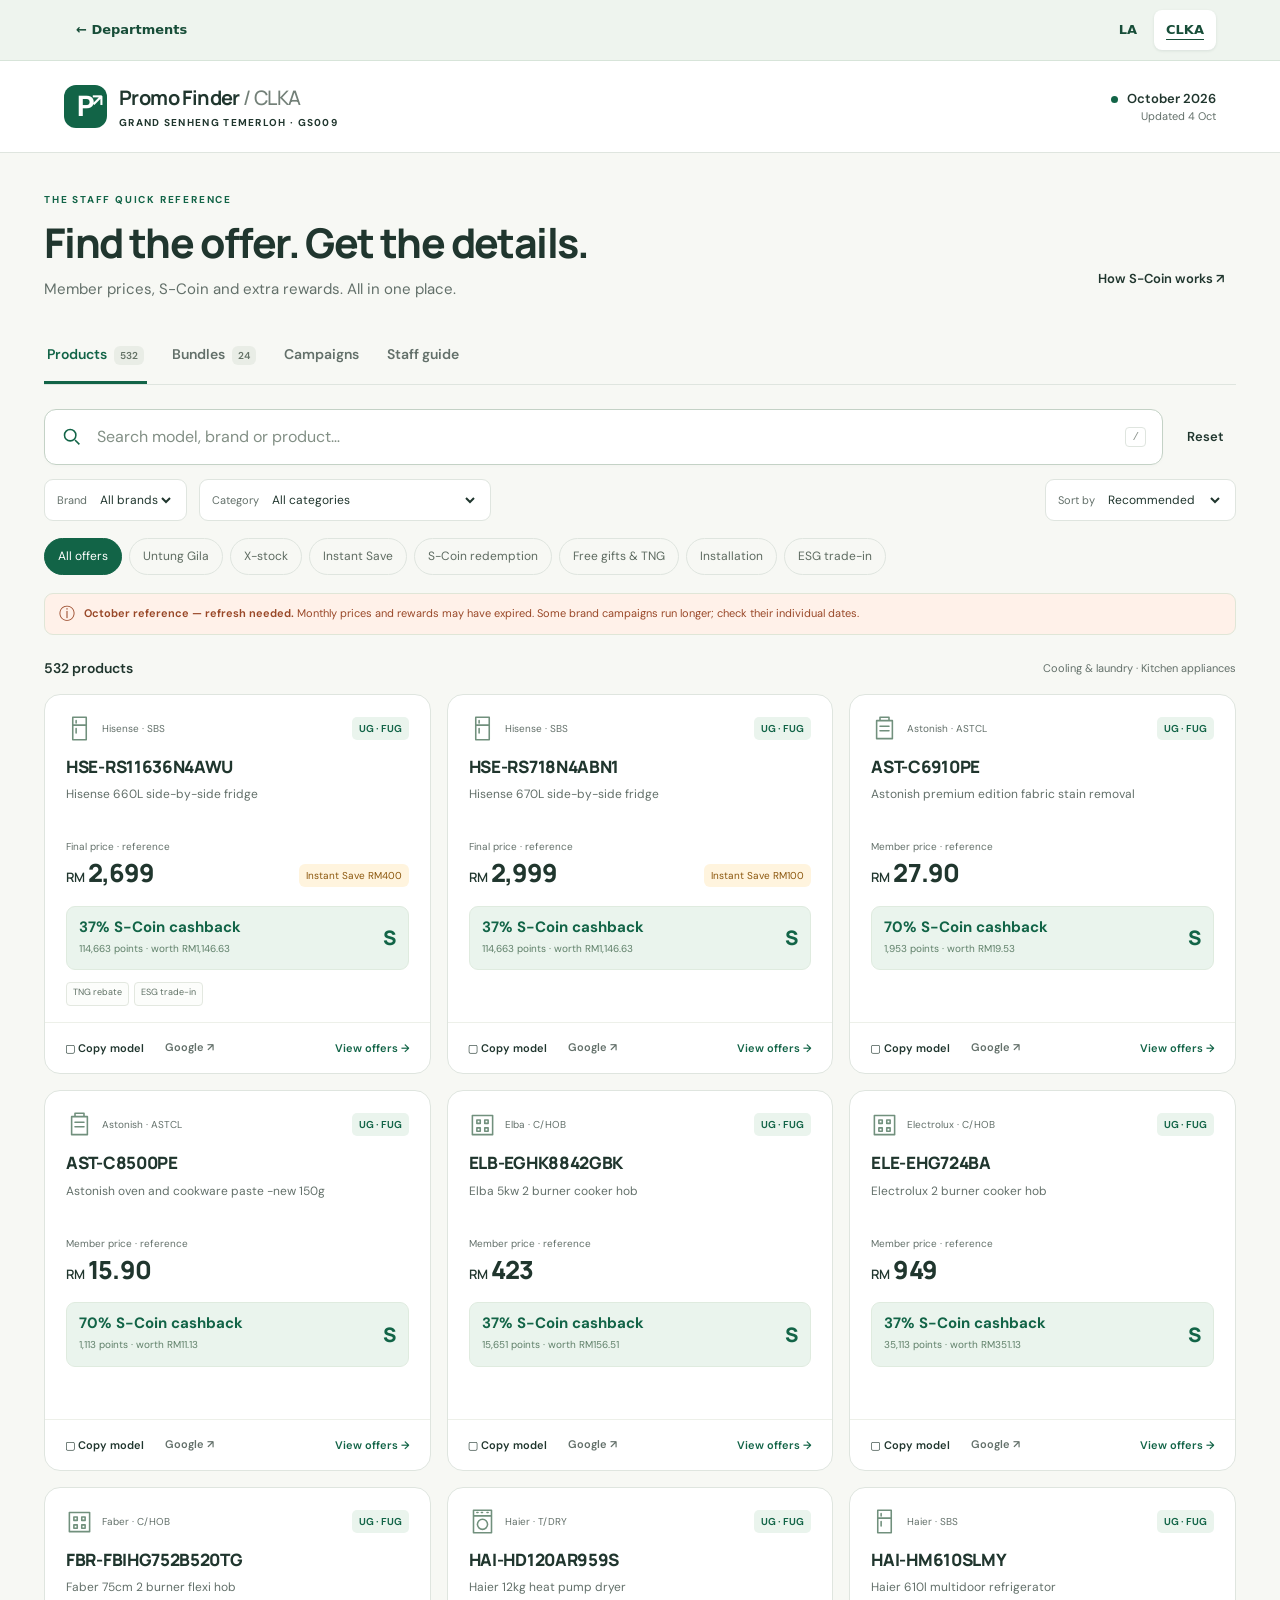
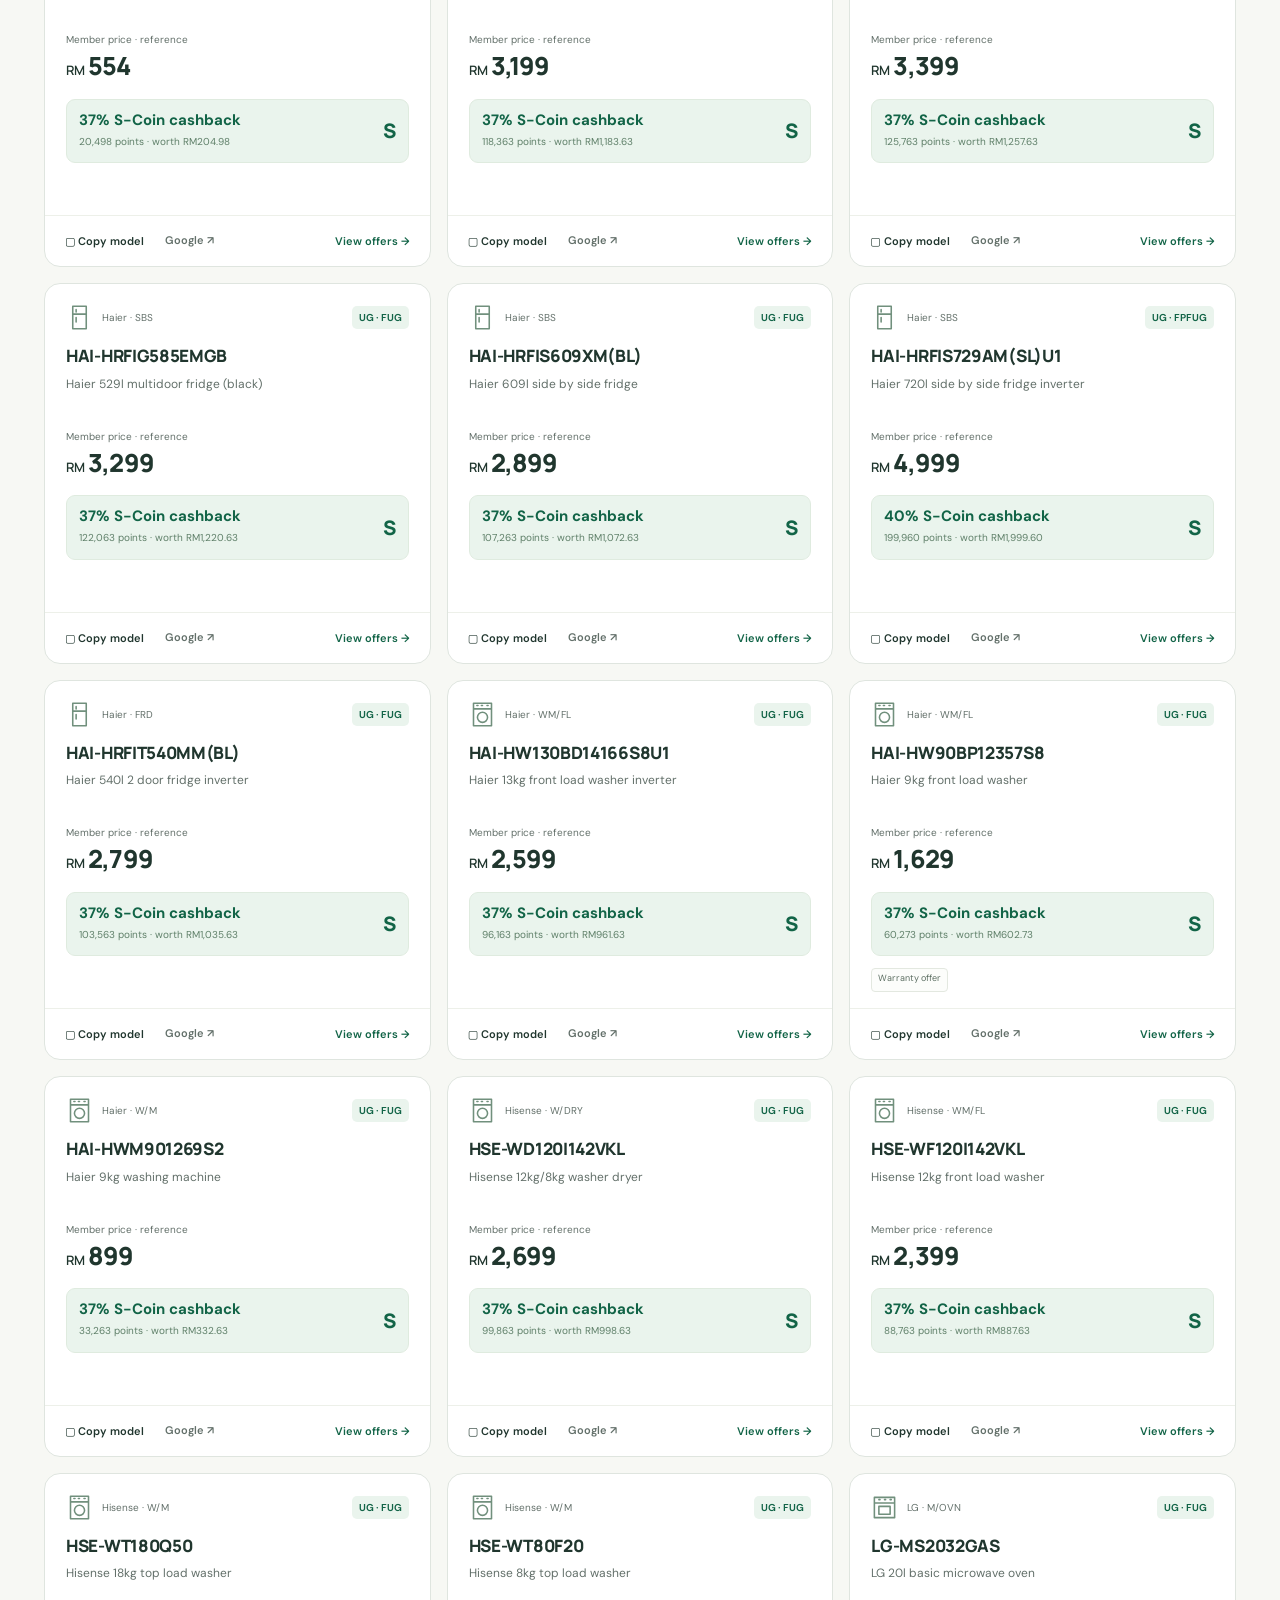
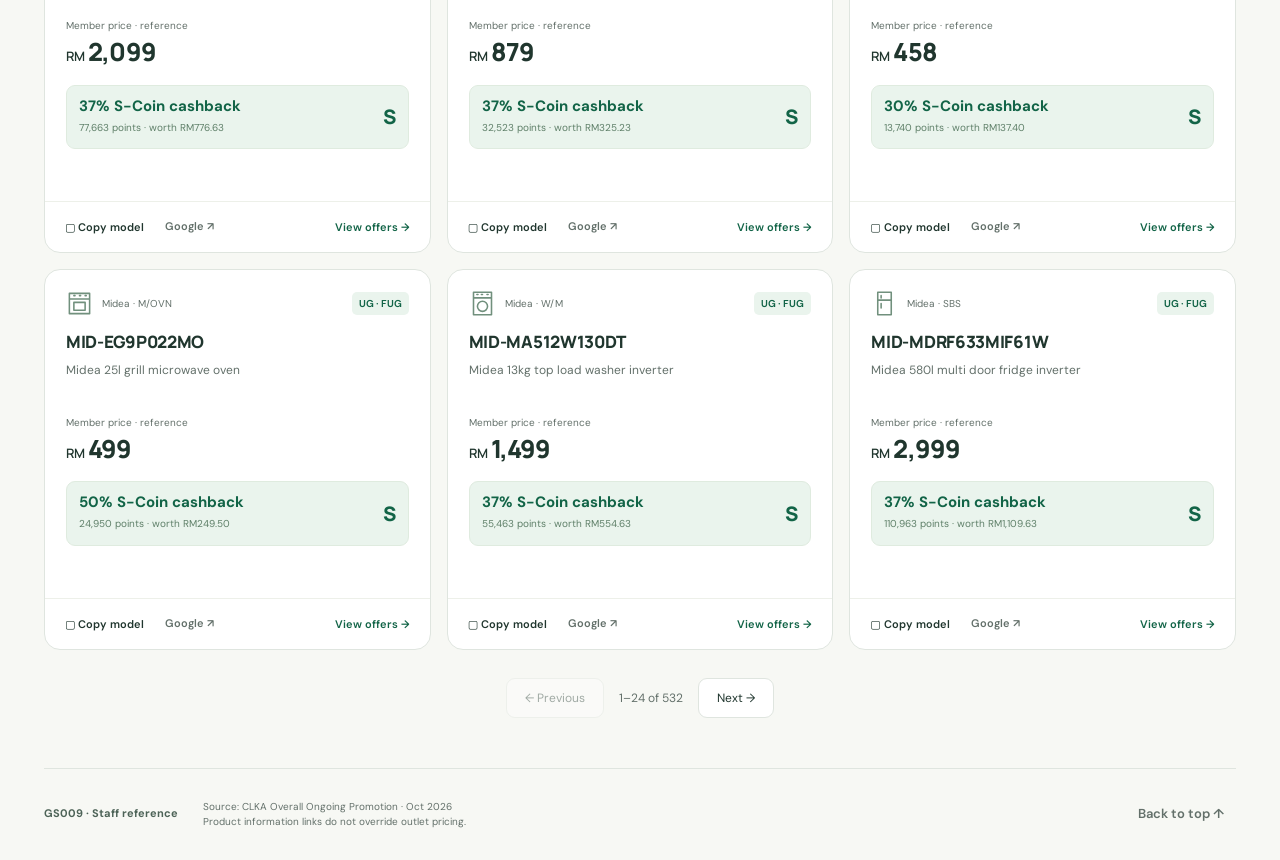
==== clka.html @ c9b026e2 "Add files via upload" ====
<!doctype html>
<html lang="en"><head><meta charset="UTF-8"><meta name="viewport" content="width=device-width,initial-scale=1"><meta name="theme-color" content="#126447"><meta name="description" content="Find CLKA promotions, S-Coin rewards, clearance offers and bundle codes. Grand Senheng Temerloh staff reference, October 2026."><meta name="robots" content="noindex,nofollow"><title>CLKA Promo Finder · GS009</title><link rel="stylesheet" href="clka-style.css"><link rel="stylesheet" href="portal.css"><link rel="icon" href="data:image/svg+xml,%3Csvg xmlns='http://www.w3.org/2000/svg' viewBox='0 0 64 64'%3E%3Crect width='64' height='64' rx='16' fill='%23126447'/%3E%3Ctext x='32' y='43' font-family='Arial' font-size='38' font-weight='bold' text-anchor='middle' fill='white'%3EP%3C/text%3E%3C/svg%3E"><script defer src="clka-app.js"></script></head>
<body><a href="#results" class="skip">Skip to results</a>
<nav class="department-switch" aria-label="Departments"><a class="department-home" href="index.html">← Departments</a><div><a href="la.html">LA</a><a href="clka.html" aria-current="page">CLKA</a></div></nav><header class="topbar"><div class="brandmark" aria-hidden="true">P<span>↗</span></div><div><strong>Promo Finder<span class="division"> / CLKA</span></strong><p>GRAND SENHENG TEMERLOH <span>· GS009</span></p></div><div class="edition"><span class="dot"></span> October 2026 <small>Updated 4 Oct</small></div></header>
<main><section class="intro"><div><div class="eyebrow">THE STAFF QUICK REFERENCE</div><h1>Find the offer.<br class="mobile-only"> Get the details.</h1><p>Member prices, S-Coin and extra rewards. All in one place.</p></div><button class="quiet" id="guideShortcut">How S-Coin works <span aria-hidden="true">↗</span></button></section>
<nav class="tabs" aria-label="Main sections"><button data-tab="products" class="selected" aria-current="page">Products <span id="total">—</span></button><button data-tab="bundles">Bundles <span id="bundleTotal">—</span></button><button data-tab="campaigns">Campaigns</button><button data-tab="guide">Staff guide</button></nav>
<section id="finder" class="finder"><div class="searchrow"><label class="searchbox"><svg viewBox="0 0 24 24" aria-hidden="true"><circle cx="10.5" cy="10.5" r="6.5"/><path d="m16 16 5 5"/></svg><span class="sr-only">Search models, brands, product names or promo codes</span><input id="search" type="search" placeholder="Search model, brand or product…" autocomplete="off"><kbd>/</kbd></label><button id="reset" class="quiet">Reset</button></div>
<div class="filters"><label>Brand<select id="brand"><option value="">All brands</option></select></label><label>Category<select id="category"><option value="">All categories</option></select></label><label>Sort by<select id="sort"><option value="recommended">Recommended</option><option value="priceLow">Price: low to high</option><option value="priceHigh">Price: high to low</option><option value="cashback">S-Coin: highest %</option><option value="brand">Brand A–Z</option></select></label></div>
<div class="chips" aria-label="Filter by offer"><button data-filter="all" class="active" aria-pressed="true">All offers</button><button data-filter="ug" aria-pressed="false">Untung Gila</button><button data-filter="clearance" aria-pressed="false">X-stock</button><button data-filter="instant" aria-pressed="false">Instant Save</button><button data-filter="redemption" aria-pressed="false">S-Coin redemption</button><button data-filter="gift" aria-pressed="false">Free gifts & TNG</button><button data-filter="installation" aria-pressed="false">Installation</button><button data-filter="tradein" aria-pressed="false">ESG trade-in</button></div></section>
<div class="notice" id="notice"><span aria-hidden="true">ⓘ</span><span><strong>Check the system before quoting.</strong> Prices and rewards may change. This is an October reference, not live stock or pricing.</span></div>
<div class="resultsbar"><h2 id="resultTitle">Loading promotions…</h2><span id="resultHint">Cooling & laundry · Kitchen appliances</span></div>
<section id="results" tabindex="-1" aria-label="Promotion results"><div class="loading">Getting the promo list ready…</div></section><div id="pagination"></div>
<footer><strong>GS009 · Staff reference</strong><span>Source: CLKA Overall Ongoing Promotion · Oct 2026<br>Product information links do not override outlet pricing.</span><button class="quiet" id="top">Back to top ↑</button></footer>
</main><dialog id="detail" aria-labelledby="detailTitle"><div class="dialogbar"><span>PRODUCT DETAILS</span><button class="close" aria-label="Close details">✕</button></div><div id="detailBody"></div></dialog><div id="toast" role="status" aria-live="polite"></div><noscript><p class="notice">Please enable JavaScript to search and view promotions.</p></noscript></body></html>
---- clka-style.css ----
@import url('https://fonts.googleapis.com/css2?family=DM+Sans:wght@400;450;500;550;600;650;700&family=Manrope:wght@500;600;650;700;750;800&display=swap');
:root{--green:#126447;--deep:#153e31;--mint:#eaf4ed;--ink:#20362e;--muted:#63706a;--line:#dfe5df;--bg:#f7f8f4;--white:#fff;--amber:#8b560c;--amberbg:#fff4de;--blue:#305995;--bluebg:#eef3fb;--radius:16px}*{box-sizing:border-box}body{margin:0;background:var(--bg);font-family:'DM Sans',system-ui,sans-serif;color:var(--ink);font-size:15px;line-height:1.5}button,input,select{font:inherit}button,a,select{-webkit-tap-highlight-color:transparent}button{cursor:pointer}button,a,input,select,summary{outline-offset:4px}button:focus-visible,a:focus-visible,input:focus-visible,select:focus-visible,summary:focus-visible{outline:3px solid #21906b}button{color:inherit}a{color:var(--green);text-underline-offset:3px}button:disabled{opacity:.4;cursor:default}.topbar{display:flex;align-items:center;gap:12px;padding:22px max(5vw,24px);border-bottom:1px solid var(--line);background:#fff}.brandmark{height:43px;width:43px;background:var(--green);border-radius:12px;color:#fff;font-size:29px;font-weight:800;line-height:43px;text-align:center;position:relative}.brandmark span{font-size:17px;position:absolute;right:4px;top:-6px}.topbar strong{font-family:Manrope,system-ui;font-size:20px;letter-spacing:-.6px}.division{color:#738078;font-weight:500}.topbar p{margin:2px 0 0;font-size:10px;font-weight:700;letter-spacing:1.3px}.edition{margin-left:auto;font-size:13px;font-weight:600}.edition small{display:block;text-align:right;color:var(--muted);font-size:11px;font-weight:400}.dot{display:inline-block;width:7px;height:7px;border-radius:50%;background:var(--green);margin-right:6px}main{max-width:1376px;padding:0 44px;margin:auto}.intro{display:flex;justify-content:space-between;align-items:end;padding:39px 0 30px}.eyebrow{font-size:10px;font-weight:700;letter-spacing:1.8px;color:var(--green);margin-bottom:11px}h1{font:750 clamp(29px,3.2vw,42px)/1.18 Manrope,system-ui;margin:0;letter-spacing:-1.6px}.intro p{color:var(--muted);margin:12px 0 0}.quiet{border:0;background:transparent;font-size:13px;font-weight:600;padding:12px;border-radius:9px}.quiet:hover{background:#e9eee7}.tabs{display:flex;gap:22px;border-bottom:1px solid var(--line);overflow-x:auto}.tabs button{white-space:nowrap;background:none;border:0;padding:13px 3px 16px;border-bottom:3px solid transparent;color:var(--muted);font-weight:600;font-size:14px}.tabs button.selected{border-bottom-color:var(--green);color:var(--green)}.tabs span{background:#e9ede6;color:#637165;border-radius:6px;font-size:10px;padding:3px 6px;margin-left:4px}.finder{padding:24px 0 18px}.searchrow{display:flex;gap:12px}.searchbox{display:flex;align-items:center;gap:13px;background:white;border:1px solid #c4d2c6;border-radius:12px;padding:0 16px;flex:1;box-shadow:0 2px 3px #19342304}.searchbox:focus-within{border-color:var(--green);box-shadow:0 0 0 3px #12644715}.searchbox svg{height:21px;width:21px;fill:none;stroke:var(--green);stroke-width:1.8;flex-shrink:0}.searchbox input{width:100%;height:54px;border:0;background:none;outline:none;font-size:16px;color:var(--ink)}.searchbox input::placeholder{color:#839086}.searchbox kbd{font-size:11px;color:#8c948d;border:1px solid var(--line);padding:1px 6px;border-radius:4px}.filters{display:flex;gap:12px;margin:14px 0 17px}.filters label{display:flex;align-items:center;gap:9px;border:1px solid var(--line);border-radius:9px;background:white;padding:6px 12px;color:var(--muted);font-size:11px;white-space:nowrap}.filters select{border:0;background:none;color:var(--ink);font-size:12px;max-width:250px;min-height:28px}.filters label:last-child{margin-left:auto}.chips{display:flex;gap:7px;flex-wrap:wrap}.chips button{border:1px solid var(--line);border-radius:30px;background:transparent;padding:8px 13px;font-size:12px;color:#5e6b61;min-height:37px}.chips button.active{background:var(--green);color:white;border-color:var(--green)}.chips button:hover:not(.active){border-color:#91ad98;background:#eef3eb}.notice{display:flex;align-items:start;gap:9px;background:#eef1e8;border:1px solid #e0e6d7;border-radius:9px;padding:11px 14px;font-size:11px;color:#637057;margin:0 0 23px}.notice>span:first-child{font-size:16px;line-height:18px}.notice strong{font-weight:650}.resultsbar{display:flex;align-items:center;justify-content:space-between;margin:0 0 15px}.resultsbar h2{font-size:14px;margin:0;font-weight:600}.resultsbar>span{font-size:11px;color:var(--muted)}.grid{display:grid;grid-template-columns:repeat(3,minmax(0,1fr));gap:16px}.card{background:white;border:1px solid var(--line);border-radius:var(--radius);display:flex;flex-direction:column;overflow:hidden;transition:border-color .15s,box-shadow .15s}.card:hover{border-color:#afc5b4;box-shadow:0 6px 20px #243b2410}.card-main{padding:20px 21px 16px;flex:1}.cardhead{display:flex;justify-content:space-between;align-items:center;gap:8px;margin-bottom:14px}.categoryicon{display:flex;align-items:center;gap:9px;min-width:0}.categoryicon svg{width:27px;height:27px;stroke:#71907d;fill:none;stroke-width:1.4;flex-shrink:0}.categoryicon span{font-size:10px;color:var(--muted);white-space:nowrap;overflow:hidden;text-overflow:ellipsis}.badge{font-size:10px;font-weight:650;border-radius:5px;padding:4px 7px;background:#f0f3ef;color:#69756c;white-space:nowrap}.badge.ug{color:var(--green);background:var(--mint)}.badge.xstock{color:var(--amber);background:var(--amberbg)}.model{border:0;background:none;text-align:left;padding:0;font-family:Manrope,system-ui;font-weight:800;font-size:17px;letter-spacing:-.3px;line-height:1.35;overflow-wrap:anywhere}.model:hover{color:var(--green)}.subtitle{font-size:12px;color:var(--muted);margin:6px 0 18px;min-height:36px;line-height:1.5}.price-row{display:flex;justify-content:space-between;align-items:end;gap:8px}.micro{font-size:10px;color:var(--muted);display:block}.price{font-family:Manrope,system-ui;font-size:25px;font-weight:800;letter-spacing:-.8px;line-height:1.5}.price .rm{font-size:13px;letter-spacing:0;margin-right:3px;font-weight:600}.price.unknown{font:600 15px/2 Manrope,system-ui;letter-spacing:0}.instant{font-size:10px;color:var(--amber);background:var(--amberbg);border-radius:6px;padding:4px 7px;max-width:120px;text-align:center;margin-bottom:5px}.reward{background:var(--mint);border:1px solid #dfebdf;border-radius:9px;padding:11px 12px;margin-top:14px;display:flex;justify-content:space-between;align-items:center;gap:10px;min-height:59px}.reward strong{color:var(--green);font-size:15px;line-height:1.2;display:block}.reward small{color:#5e7f68;font-size:10px}.reward .coin{font-size:20px;font-family:Manrope;font-weight:800;color:var(--green)}.reward.unstated{background:#f7f8f5;border-color:#edf0e9}.reward.unstated strong{font-size:11px;font-weight:500;color:#7c857b}.perks{display:flex;gap:5px;flex-wrap:wrap;margin-top:12px;min-height:24px}.perk{font-size:9px;border:1px solid #e3e8e0;border-radius:4px;padding:3px 6px;color:#5d6f63;background:#fcfdfb}.card-actions{border-top:1px solid #edf0e9;display:flex;align-items:center;padding:7px 12px;gap:5px}.card-actions button,.card-actions a{padding:9px 8px;font-size:11px;font-weight:600;background:none;border:0;text-decoration:none;border-radius:7px;white-space:nowrap;min-height:36px}.card-actions a{color:var(--muted)}.card-actions .view{margin-left:auto;color:var(--green)}.card-actions button:hover,.card-actions a:hover{background:var(--mint)}.empty,.loading{padding:60px 20px;text-align:center;color:var(--muted);border:1px dashed var(--line);border-radius:16px}.empty h3{color:var(--ink)}#pagination{display:flex;justify-content:center;align-items:center;gap:15px;margin:28px 0}#pagination button{background:white;border:1px solid var(--line);padding:10px 18px;border-radius:9px;font-size:12px}#pagination span{font-size:12px;color:var(--muted)}footer{margin:50px 0 25px;padding-top:23px;border-top:1px solid var(--line);display:flex;align-items:center;gap:25px;font-size:10px;color:var(--muted)}footer strong{font-size:11px;color:#4d6357}footer button{margin-left:auto}.mobile-only{display:none}.sr-only{position:absolute;width:1px;height:1px;overflow:hidden;clip:rect(0,0,0,0)}.skip{position:absolute;top:-50px;background:white;padding:10px;z-index:100}.skip:focus{top:0}dialog{padding:0;border:1px solid var(--line);border-radius:20px;max-width:850px;width:calc(100% - 36px);max-height:90vh;color:var(--ink);box-shadow:0 25px 100px #10281e44}dialog::backdrop{background:#13251b66;backdrop-filter:blur(3px)}.dialogbar{position:sticky;top:0;z-index:2;display:flex;justify-content:space-between;align-items:center;padding:12px 23px;background:#fff;border-bottom:1px solid var(--line)}.dialogbar>span{font-size:10px;letter-spacing:1.5px;color:var(--muted)}.close{font-size:18px;border:0;background:#f1f4ef;border-radius:50%;width:36px;height:36px}#detailBody{padding:26px}.detailtitle{font:750 27px/1.25 Manrope;margin:12px 0 6px;overflow-wrap:anywhere;letter-spacing:-.7px}.detail-sub{color:var(--muted);margin:0 0 13px}.tools{display:flex;gap:7px;flex-wrap:wrap;margin:18px 0 22px}.btn{display:inline-flex;align-items:center;justify-content:center;border:1px solid var(--line);border-radius:8px;padding:9px 12px;font-size:12px;font-weight:600;text-decoration:none;background:#fff;color:var(--green);min-height:40px}.btn.primary{background:var(--green);color:white;border-color:var(--green)}.detail-price{display:grid;grid-template-columns:1fr 1fr;gap:13px}.panel{background:#f7f9f4;border:1px solid var(--line);border-radius:12px;padding:18px}.panel.green{background:var(--mint);border-color:#d5e5d7}.panel h3{font-size:12px;margin:0 0 12px}.panel dl{margin:0;font-size:12px}.panel dl>div{display:flex;justify-content:space-between;gap:8px;margin:7px 0}.panel dd{margin:0;font-weight:600}.panel .total{padding-top:10px;margin-top:10px;border-top:1px solid var(--line);font-size:17px}.panel .large{font-size:28px;font-weight:800;font-family:Manrope;color:var(--green)}.panel p{font-size:11px;color:var(--muted);margin:8px 0 0}.detail-section{margin-top:25px}.detail-section h3{font:700 16px Manrope;margin:0 0 12px}.offer{border:1px solid var(--line);border-radius:10px;padding:15px;margin:9px 0}.offer-head{display:flex;align-items:start;justify-content:space-between;gap:10px}.offer h4{font-size:13px;margin:0}.offer p{font-size:12px;color:var(--muted);margin:6px 0}.offer small{font-size:10px;color:var(--muted)}.code{display:flex;align-items:center;justify-content:space-between;gap:8px;background:#f2f5f0;border-radius:6px;padding:8px 10px;margin-top:8px;overflow-wrap:anywhere;font-family:ui-monospace,monospace;font-size:11px}.code button{border:0;background:white;padding:5px 8px;font:600 10px 'DM Sans',system-ui;border-radius:4px;flex-shrink:0}.warning{border-left:3px solid #d8b76d;background:#fff8e9;padding:9px 12px;font-size:11px;color:#805c27;margin:8px 0;border-radius:3px}.source-table{width:100%;border-collapse:collapse;font-size:10px}.source-table th,.source-table td{text-align:left;border-bottom:1px solid var(--line);padding:7px 5px;white-space:nowrap}.tablewrap{overflow:auto}details{border-top:1px solid var(--line);padding:13px 0;margin-top:15px}summary{cursor:pointer;font-size:12px;font-weight:600}details p{font-size:12px;color:var(--muted)}.campaign-grid{display:grid;grid-template-columns:repeat(3,minmax(0,1fr));gap:20px}.campaign-card{border:1px solid var(--line);border-radius:15px;background:white;overflow:hidden}.campaign-image{height:220px;background:#f0f2ec;display:flex;justify-content:center;padding:12px}.campaign-image img{width:100%;height:100%;object-fit:contain}.campaign-card .body{padding:18px}.campaign-card h3{font:700 17px/1.4 Manrope;margin:0 0 8px}.campaign-card p{font-size:12px;color:var(--muted)}.campaign-details{padding:15px 0}.campaign-details img{max-width:100%;height:auto;border:1px solid var(--line);margin-top:15px}.campaign-details li{font-size:12px;margin:8px 0}.bundle-items{list-style:none;padding:0;font-size:12px;margin:15px 0}.bundle-items li{padding:8px 0;border-bottom:1px solid #edf0e9;overflow-wrap:anywhere}.bundle-items small{display:block;color:var(--muted);font-size:10px;margin-top:2px}.guide{max-width:920px}.guide h2{font:750 27px Manrope;margin:10px 0}.guide-intro{font-size:14px;color:var(--muted);margin-bottom:25px}.guide-grid{display:grid;grid-template-columns:1fr 1fr;gap:16px}.guide-grid .panel h3{font-size:16px}.guide-grid .panel p{font-size:13px}.calc{display:grid;grid-template-columns:1fr 1fr;gap:10px}.calc label{font-size:11px;color:var(--muted)}.calc input{width:100%;padding:9px;margin-top:4px;border:1px solid var(--line);border-radius:7px;background:white}.calc-output{margin-top:14px;background:var(--mint);padding:15px;border-radius:10px;font-size:13px}.calc-output strong{font-size:18px;color:var(--green)}#toast{position:fixed;bottom:24px;left:50%;transform:translateX(-50%);background:var(--deep);color:white;font-size:12px;border-radius:10px;padding:11px 19px;opacity:0;pointer-events:none;transition:opacity .2s;z-index:999;width:max-content;max-width:90vw}#toast.show{opacity:1}.expired{color:#994828;background:#fff1e9}.saved-line{font-size:10px;color:var(--muted);margin-top:10px}.pillrow{display:flex;gap:6px;flex-wrap:wrap}.campaign-btn{border:0;background:none;text-decoration:underline;color:var(--green);font-size:11px;padding:5px 0}.inline-list{font-size:12px;color:var(--muted)}
@media(min-width:1400px){.topbar{padding-left:calc((100vw - 1288px)/2);padding-right:calc((100vw - 1288px)/2)}}
@media(max-width:1000px){main{padding:0 26px}.grid,.campaign-grid{grid-template-columns:repeat(2,minmax(0,1fr))}.filters label{padding:6px 9px}.filters select{max-width:190px}.intro{padding-top:28px}.filters label:last-child{margin-left:0}}
@media(max-width:640px){main{padding:0 16px}.topbar{padding:16px;gap:9px}.topbar strong{font-size:17px}.brandmark{width:36px;height:36px;line-height:36px;font-size:25px}.topbar p{font-size:8px;letter-spacing:.7px}.topbar p span{display:none}.edition{font-size:10px}.edition small{font-size:9px}.intro{padding:27px 0 22px;align-items:start}.intro .quiet{font-size:0;padding:4px}.intro .quiet span{font-size:21px}.eyebrow{font-size:9px;letter-spacing:1.3px}h1{font-size:30px;letter-spacing:-1px}.intro p{font-size:12px;max-width:280px}.mobile-only{display:block}.tabs{gap:18px}.tabs button{font-size:12px;padding-bottom:12px}.tabs span{font-size:9px}.finder{padding-top:18px}.searchbox{padding:0 11px;gap:8px}.searchbox input{font-size:14px;height:49px}.searchbox kbd{display:none}.searchrow{gap:3px}#reset{font-size:11px;padding:8px}.filters{display:grid;grid-template-columns:1fr 1fr;gap:8px}.filters label{display:block;font-size:9px;padding:5px 9px;min-width:0}.filters select{display:block;width:100%;max-width:100%;font-size:11px}.filters label:last-child{grid-column:1 / -1;display:flex;justify-content:space-between;padding:4px 9px}.filters label:last-child select{width:auto}.chips{flex-wrap:nowrap;overflow-x:auto;padding-bottom:7px}.chips button{flex-shrink:0;font-size:11px}.notice{font-size:10px;margin-bottom:18px}.resultsbar>span{display:none}.resultsbar h2{font-size:12px}.grid,.campaign-grid{grid-template-columns:1fr;gap:12px}.card-main{padding:18px}.subtitle{min-height:0;margin-bottom:13px}.cardhead{margin-bottom:12px}.model{font-size:18px}.perks{min-height:0}.card-actions{padding:6px 10px}.card-actions button,.card-actions a{font-size:12px;min-height:40px}.reward{min-height:55px}.reward strong{font-size:16px}.reward small{font-size:11px}.categoryicon span{font-size:11px}.badge{font-size:10px}footer{flex-wrap:wrap;gap:10px;margin-top:35px}footer span{flex-basis:100%;order:3}footer button{font-size:11px}dialog{width:calc(100% - 16px);max-height:94vh;border-radius:15px}#detailBody{padding:18px}.detailtitle{font-size:22px}.detail-price,.guide-grid{grid-template-columns:1fr}.source-table{font-size:10px}.campaign-image{height:230px}.guide h2{font-size:24px}.dialogbar{padding:10px 17px}.code{font-size:10px}.panel{padding:15px}}
[hidden]{display:none!important}
@media(prefers-reduced-motion:reduce){*{scroll-behavior:auto!important;transition:none!important}}
---- portal.css ----
/* Shared department navigation. Does not change the department finder styles. */
.department-switch{box-sizing:border-box;display:flex;align-items:center;justify-content:space-between;gap:16px;padding:10px max(5vw,24px);background:#eef4ee;border-bottom:1px solid #d7e4d9;font:600 13px/1.4 system-ui,sans-serif;color:#174d38}.department-switch a{display:inline-flex;align-items:center;min-height:40px;padding:8px 12px;color:inherit;text-decoration:none;border-radius:8px;box-sizing:border-box}.department-switch>div{display:flex;gap:5px}.department-switch a[aria-current=page]{background:#fff;box-shadow:0 1px 3px #153e311a;text-decoration:underline;text-underline-offset:5px}.department-switch a:hover{background:#dfece1}.department-switch a:focus-visible{outline:3px solid #126447;outline-offset:3px}.department-home{font-weight:750}
/* Homepage */
.hub-page{margin:0;background:#f7f8f4;color:#233a30;font:15px/1.6 system-ui,-apple-system,BlinkMacSystemFont,"Segoe UI",sans-serif;-webkit-font-smoothing:antialiased}.hub-page *{box-sizing:border-box}.hub-page a{-webkit-tap-highlight-color:transparent}.hub-page a:focus-visible{outline:3px solid #146447;outline-offset:5px}.hub-header{padding:23px max(5vw,24px);background:#fff;border-bottom:1px solid #e0e6df;display:flex;align-items:center;justify-content:space-between;gap:20px}.hub-brand{display:flex;gap:12px;align-items:center;text-decoration:none;color:inherit}.hub-mark{display:grid;place-content:center;position:relative;width:45px;height:45px;border-radius:12px;background:#126447;color:#fff;font-size:28px;font-weight:800;line-height:1}.hub-mark>span{position:absolute;right:5px;top:4px;font-size:15px}.hub-brand strong{display:block;font-size:19px;letter-spacing:-.5px}.hub-brand small{display:block;font-size:9px;letter-spacing:1.1px;color:#64766a;font-weight:650;margin-top:1px}.hub-reference{font-size:12px;color:#67756c}.hub-main{max-width:1060px;margin:auto;padding:0 32px}.hub-intro{padding:49px 0 31px}.hub-eyebrow{font-size:10px;letter-spacing:1.5px;font-weight:750;color:#246247;margin-bottom:12px}.hub-intro h1{font-size:clamp(32px,4.7vw,47px);line-height:1.15;letter-spacing:-1.8px;margin:0;font-weight:750}.hub-intro p{font-size:15px;color:#667369;margin:15px 0 0}.department-grid{display:grid;grid-template-columns:1fr 1fr;gap:22px}.department-card{display:flex;flex-direction:column;background:#fff;border:1px solid #d9e2d7;border-radius:21px;padding:29px;text-decoration:none;color:inherit;transition:box-shadow .18s,border-color .18s,transform .18s}.department-card:hover{border-color:#749d80;box-shadow:0 12px 35px #254e3512;transform:translateY(-3px)}.department-card-top{display:flex;align-items:center;justify-content:space-between;margin-bottom:23px}.department-icon{width:75px;height:75px;background:#edf5ed;display:grid;place-content:center;border-radius:19px;color:#216547}.department-icon svg{width:57px;height:57px;fill:none;stroke:currentColor;stroke-width:1.8;stroke-linecap:round;stroke-linejoin:round}.clka-card .department-icon{background:#f7f1e5;color:#82622c}.department-code{color:#5b6b60;background:#f1f4ef;font-size:12px;font-weight:750;letter-spacing:1px;padding:6px 11px;border-radius:7px}.department-card h2{font-size:25px;line-height:1.28;letter-spacing:-.7px;margin:0 0 12px;font-weight:750;min-height:64px}.department-card p{font-size:14px;color:#637369;line-height:1.7;margin:0 0 22px}.department-tags{display:flex;gap:7px;flex-wrap:wrap;margin-top:auto;margin-bottom:25px}.department-tags span{font-size:10px;color:#617366;border:1px solid #e2e9df;border-radius:5px;padding:4px 7px}.department-open{display:flex;align-items:center;justify-content:space-between;border-top:1px solid #e5ebe1;padding-top:18px;font-size:14px;font-weight:750;color:#126447}.department-open>span{display:grid;place-content:center;width:34px;height:34px;border-radius:50%;background:#edf4eb;font-size:21px;font-weight:400}.hub-note{display:flex;align-items:flex-start;gap:10px;margin:22px 0 36px;background:#edf2e8;border-radius:10px;padding:13px 16px;color:#586850}.hub-note svg{width:19px;height:19px;flex-shrink:0;fill:none;stroke:currentColor;stroke-width:1.6;margin-top:2px}.hub-note p{font-size:11px;line-height:1.7;margin:0}.hub-note strong{font-weight:700}.future-heading{display:flex;align-items:center;justify-content:space-between;gap:15px;margin-bottom:13px}.future-heading h2{font-size:15px;letter-spacing:-.2px;margin:0}.future-heading>span{font-size:11px;color:#7a867b}.future-grid{display:grid;grid-template-columns:repeat(3,1fr);gap:13px}.future-card{border:1px dashed #d6dfd1;border-radius:12px;padding:16px;display:grid;grid-template-columns:31px 1fr;column-gap:10px;align-items:center;color:#6d7a70;background:#f7f8f4}.future-card svg{width:27px;height:27px;fill:none;stroke:currentColor;stroke-width:1.4;stroke-linecap:round;stroke-linejoin:round;grid-row:1/3}.future-card>span{font-size:12px;font-weight:650}.future-card small{font-size:10px;color:#778478}.hub-footer{display:flex;justify-content:space-between;gap:15px;margin:43px 0 24px;padding-top:20px;border-top:1px solid #dfe6dc;font-size:10px;color:#758074}.hub-footer strong{color:#516956;font-weight:650}.hub-skip{position:absolute;top:-100px;left:12px;padding:12px;background:#fff;color:#126447;z-index:10}.hub-skip:focus{top:10px}
@media(max-width:700px){.hub-header{padding:18px 20px}.hub-reference{display:none}.hub-main{padding:0 20px}.hub-intro{padding:34px 0 25px}.hub-intro p{font-size:13px;max-width:330px}.department-grid{gap:15px}.department-card{padding:21px}.department-card h2{font-size:21px}.department-tags{gap:4px}.future-grid{gap:9px}.future-card{padding:13px 10px;grid-template-columns:1fr}.future-card svg{margin-bottom:8px;grid-row:auto}.future-card>span{font-size:11px}.hub-footer{flex-direction:column;gap:4px}.department-switch{padding:8px 14px}}
@media(max-width:520px){.department-grid{grid-template-columns:1fr}.department-card{padding:23px;border-radius:17px}.department-card-top{margin-bottom:15px}.department-icon{width:61px;height:61px;border-radius:15px}.department-icon svg{width:47px;height:47px}.department-card h2{min-height:0;font-size:23px}.department-card p{margin-bottom:16px;font-size:13px}.department-tags{margin-bottom:18px;gap:6px}.department-open{padding-top:13px}.hub-note{margin-bottom:28px}.hub-brand strong{font-size:17px}.hub-brand small{font-size:8px;letter-spacing:.65px}.hub-eyebrow{font-size:9px;letter-spacing:1.2px}.wide-only{display:none}.hub-header{padding:16px 20px}.future-heading h2{font-size:14px}.hub-main{padding:0 17px}.hub-intro h1{letter-spacing:-1.1px}.department-switch{font-size:12px}.department-switch a{padding:7px 10px}}
@media(prefers-reduced-motion:reduce){.department-card{transition:none}.department-card:hover{transform:none}}
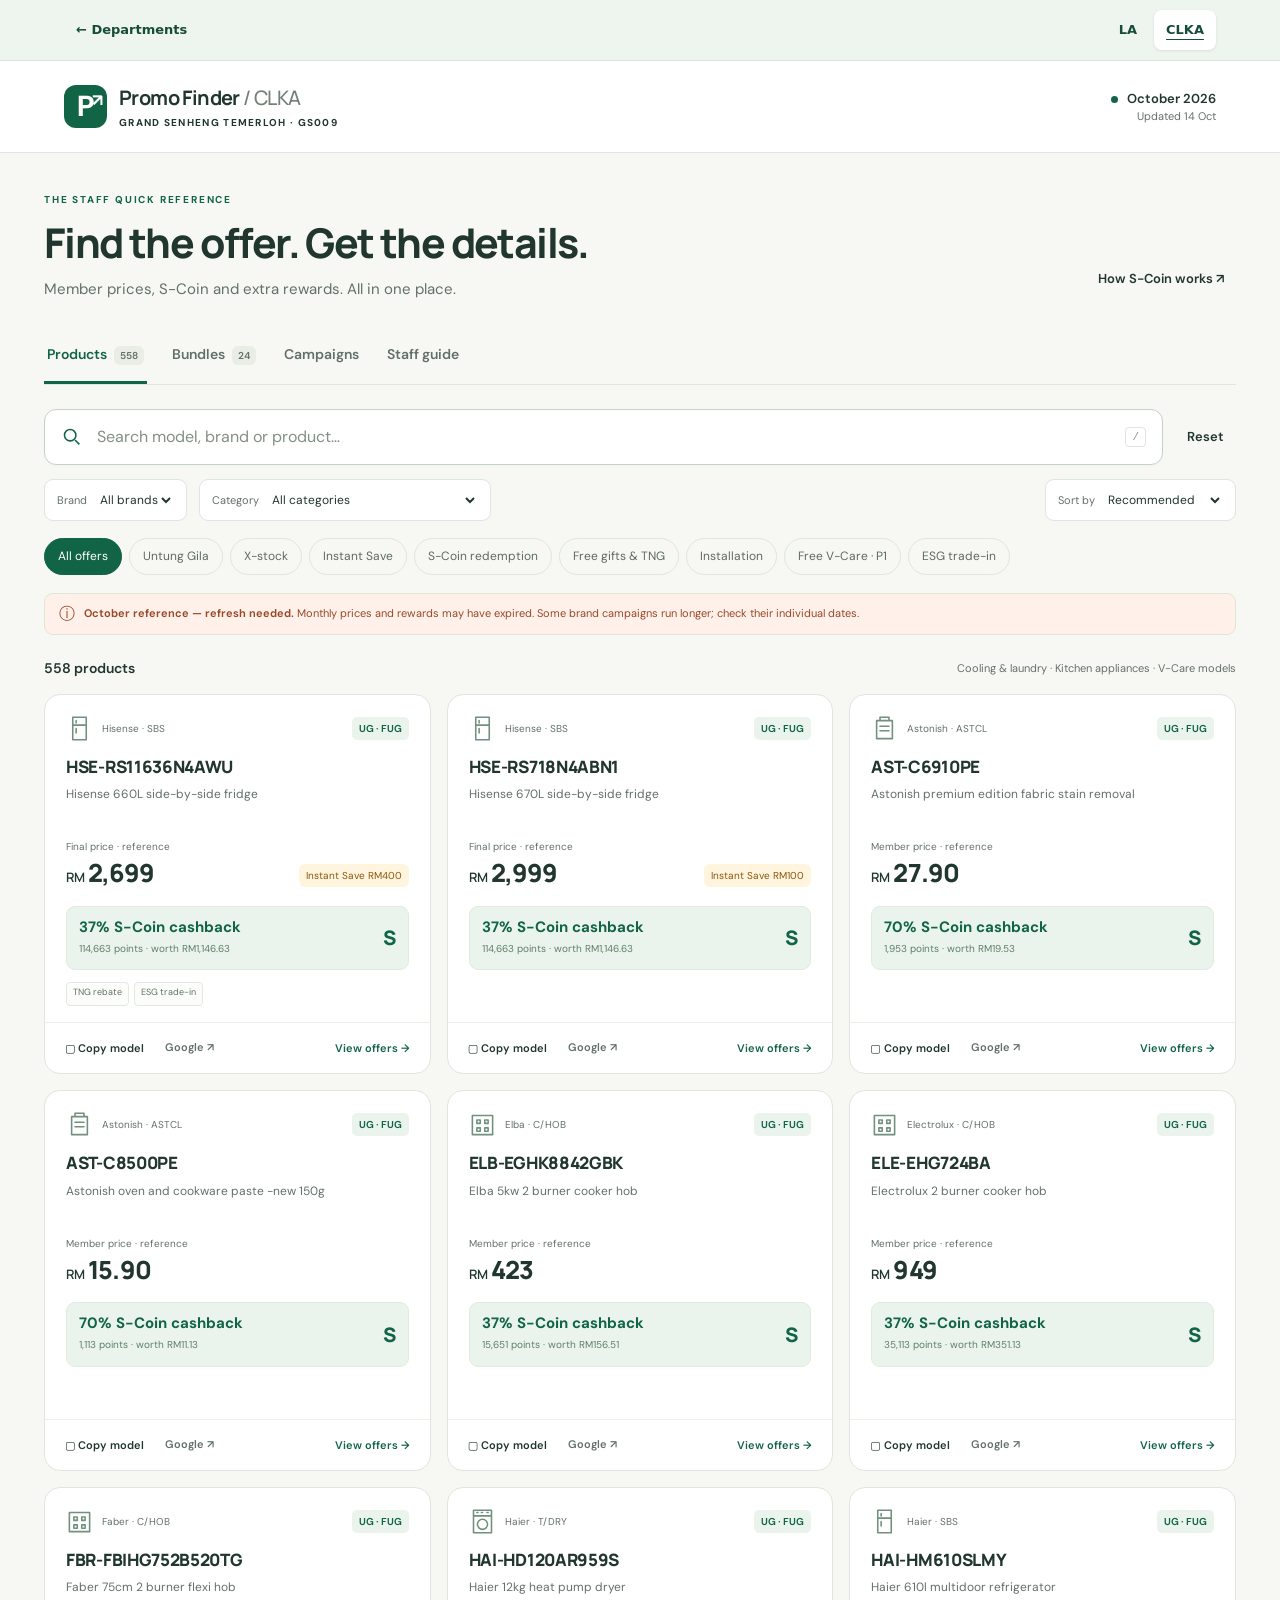
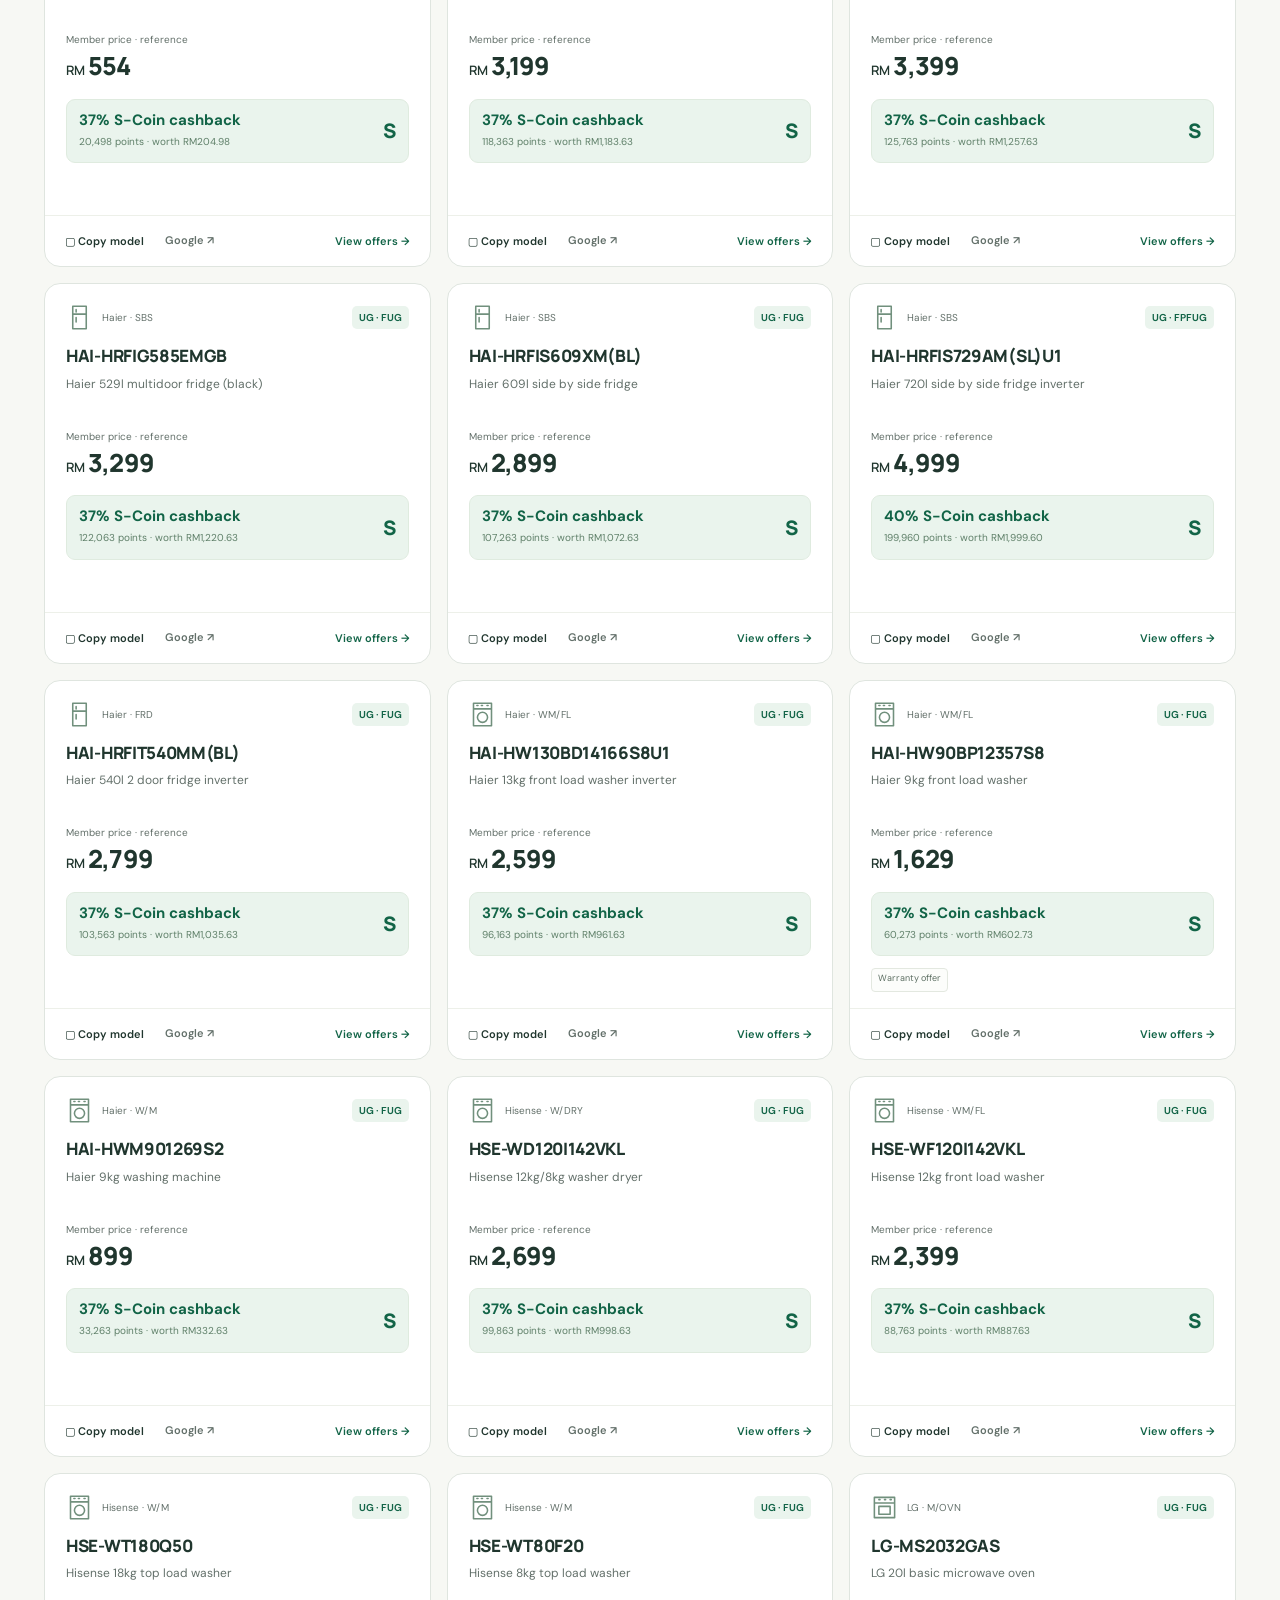
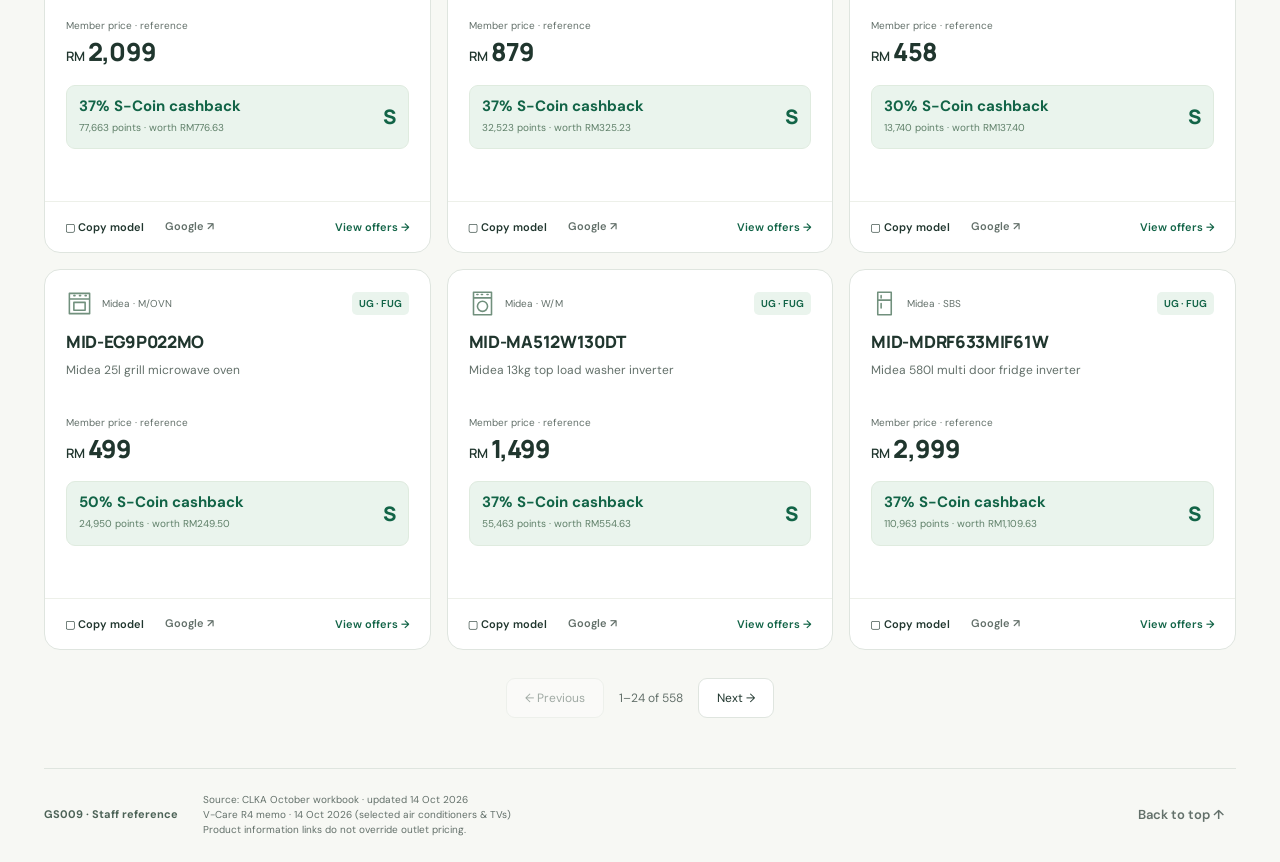
==== commit 57b7eb88: "Update October CLKA promos and add V-Care R4 eligibility" ====
--- a/clka.html
+++ b/clka.html
@@ -1,15 +1,15 @@
 <!doctype html>
-<html lang="en"><head><meta charset="UTF-8"><meta name="viewport" content="width=device-width,initial-scale=1"><meta name="theme-color" content="#126447"><meta name="description" content="Find CLKA promotions, S-Coin rewards, clearance offers and bundle codes. Grand Senheng Temerloh staff reference, October 2026."><meta name="robots" content="noindex,nofollow"><title>CLKA Promo Finder · GS009</title><link rel="stylesheet" href="clka-style.css"><link rel="stylesheet" href="portal.css"><link rel="icon" href="data:image/svg+xml,%3Csvg xmlns='http://www.w3.org/2000/svg' viewBox='0 0 64 64'%3E%3Crect width='64' height='64' rx='16' fill='%23126447'/%3E%3Ctext x='32' y='43' font-family='Arial' font-size='38' font-weight='bold' text-anchor='middle' fill='white'%3EP%3C/text%3E%3C/svg%3E"><script defer src="clka-app.js"></script></head>
+<html lang="en"><head><meta charset="UTF-8"><meta name="viewport" content="width=device-width,initial-scale=1"><meta name="theme-color" content="#126447"><meta name="description" content="Find CLKA promotions, S-Coin rewards, clearance offers and bundle codes. Grand Senheng Temerloh staff reference, October 2026."><meta name="robots" content="noindex,nofollow"><title>CLKA Promo Finder · GS009</title><link rel="stylesheet" href="clka-style.css"><link rel="stylesheet" href="portal.css"><link rel="icon" href="data:image/svg+xml,%3Csvg xmlns='http://www.w3.org/2000/svg' viewBox='0 0 64 64'%3E%3Crect width='64' height='64' rx='16' fill='%23126447'/%3E%3Ctext x='32' y='43' font-family='Arial' font-size='38' font-weight='bold' text-anchor='middle' fill='white'%3EP%3C/text%3E%3C/svg%3E"><script defer src="clka-app.js?v=20261014"></script></head>
 <body><a href="#results" class="skip">Skip to results</a>
-<nav class="department-switch" aria-label="Departments"><a class="department-home" href="index.html">← Departments</a><div><a href="la.html">LA</a><a href="clka.html" aria-current="page">CLKA</a></div></nav><header class="topbar"><div class="brandmark" aria-hidden="true">P<span>↗</span></div><div><strong>Promo Finder<span class="division"> / CLKA</span></strong><p>GRAND SENHENG TEMERLOH <span>· GS009</span></p></div><div class="edition"><span class="dot"></span> October 2026 <small>Updated 4 Oct</small></div></header>
+<nav class="department-switch" aria-label="Departments"><a class="department-home" href="index.html">← Departments</a><div><a href="la.html">LA</a><a href="clka.html" aria-current="page">CLKA</a></div></nav><header class="topbar"><div class="brandmark" aria-hidden="true">P<span>↗</span></div><div><strong>Promo Finder<span class="division"> / CLKA</span></strong><p>GRAND SENHENG TEMERLOH <span>· GS009</span></p></div><div class="edition"><span class="dot"></span> October 2026 <small>Updated 14 Oct</small></div></header>
 <main><section class="intro"><div><div class="eyebrow">THE STAFF QUICK REFERENCE</div><h1>Find the offer.<br class="mobile-only"> Get the details.</h1><p>Member prices, S-Coin and extra rewards. All in one place.</p></div><button class="quiet" id="guideShortcut">How S-Coin works <span aria-hidden="true">↗</span></button></section>
 <nav class="tabs" aria-label="Main sections"><button data-tab="products" class="selected" aria-current="page">Products <span id="total">—</span></button><button data-tab="bundles">Bundles <span id="bundleTotal">—</span></button><button data-tab="campaigns">Campaigns</button><button data-tab="guide">Staff guide</button></nav>
 <section id="finder" class="finder"><div class="searchrow"><label class="searchbox"><svg viewBox="0 0 24 24" aria-hidden="true"><circle cx="10.5" cy="10.5" r="6.5"/><path d="m16 16 5 5"/></svg><span class="sr-only">Search models, brands, product names or promo codes</span><input id="search" type="search" placeholder="Search model, brand or product…" autocomplete="off"><kbd>/</kbd></label><button id="reset" class="quiet">Reset</button></div>
 <div class="filters"><label>Brand<select id="brand"><option value="">All brands</option></select></label><label>Category<select id="category"><option value="">All categories</option></select></label><label>Sort by<select id="sort"><option value="recommended">Recommended</option><option value="priceLow">Price: low to high</option><option value="priceHigh">Price: high to low</option><option value="cashback">S-Coin: highest %</option><option value="brand">Brand A–Z</option></select></label></div>
-<div class="chips" aria-label="Filter by offer"><button data-filter="all" class="active" aria-pressed="true">All offers</button><button data-filter="ug" aria-pressed="false">Untung Gila</button><button data-filter="clearance" aria-pressed="false">X-stock</button><button data-filter="instant" aria-pressed="false">Instant Save</button><button data-filter="redemption" aria-pressed="false">S-Coin redemption</button><button data-filter="gift" aria-pressed="false">Free gifts & TNG</button><button data-filter="installation" aria-pressed="false">Installation</button><button data-filter="tradein" aria-pressed="false">ESG trade-in</button></div></section>
+<div class="chips" aria-label="Filter by offer"><button data-filter="all" class="active" aria-pressed="true">All offers</button><button data-filter="ug" aria-pressed="false">Untung Gila</button><button data-filter="clearance" aria-pressed="false">X-stock</button><button data-filter="instant" aria-pressed="false">Instant Save</button><button data-filter="redemption" aria-pressed="false">S-Coin redemption</button><button data-filter="gift" aria-pressed="false">Free gifts & TNG</button><button data-filter="installation" aria-pressed="false">Installation</button><button data-filter="vcare" aria-pressed="false">Free V-Care · P1</button><button data-filter="tradein" aria-pressed="false">ESG trade-in</button></div></section>
 <div class="notice" id="notice"><span aria-hidden="true">ⓘ</span><span><strong>Check the system before quoting.</strong> Prices and rewards may change. This is an October reference, not live stock or pricing.</span></div>
 <div class="resultsbar"><h2 id="resultTitle">Loading promotions…</h2><span id="resultHint">Cooling & laundry · Kitchen appliances</span></div>
 <section id="results" tabindex="-1" aria-label="Promotion results"><div class="loading">Getting the promo list ready…</div></section><div id="pagination"></div>
-<footer><strong>GS009 · Staff reference</strong><span>Source: CLKA Overall Ongoing Promotion · Oct 2026<br>Product information links do not override outlet pricing.</span><button class="quiet" id="top">Back to top ↑</button></footer>
+<footer><strong>GS009 · Staff reference</strong><span>Source: CLKA October workbook · updated 14 Oct 2026<br>V-Care R4 memo · 14 Oct 2026 (selected air conditioners & TVs)<br>Product information links do not override outlet pricing.</span><button class="quiet" id="top">Back to top ↑</button></footer>
 </main><dialog id="detail" aria-labelledby="detailTitle"><div class="dialogbar"><span>PRODUCT DETAILS</span><button class="close" aria-label="Close details">✕</button></div><div id="detailBody"></div></dialog><div id="toast" role="status" aria-live="polite"></div><noscript><p class="notice">Please enable JavaScript to search and view promotions.</p></noscript></body></html>
 
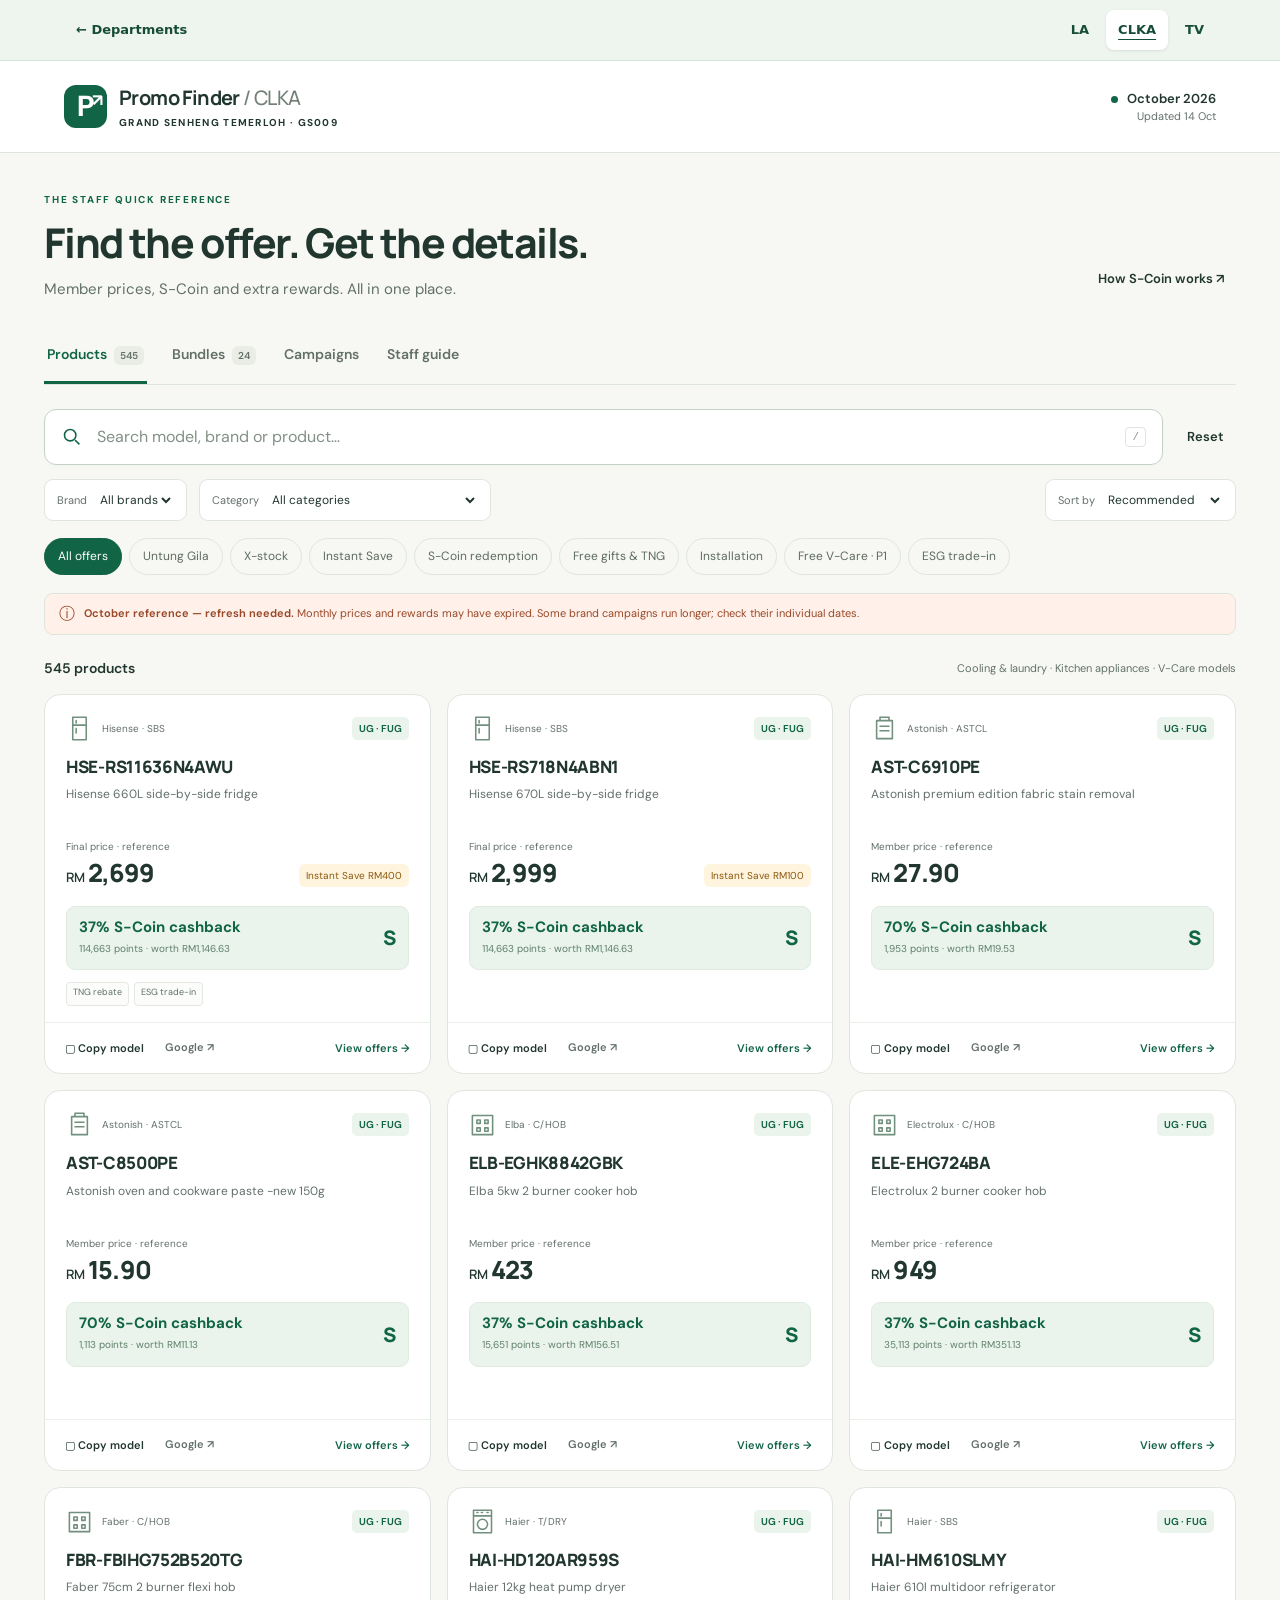
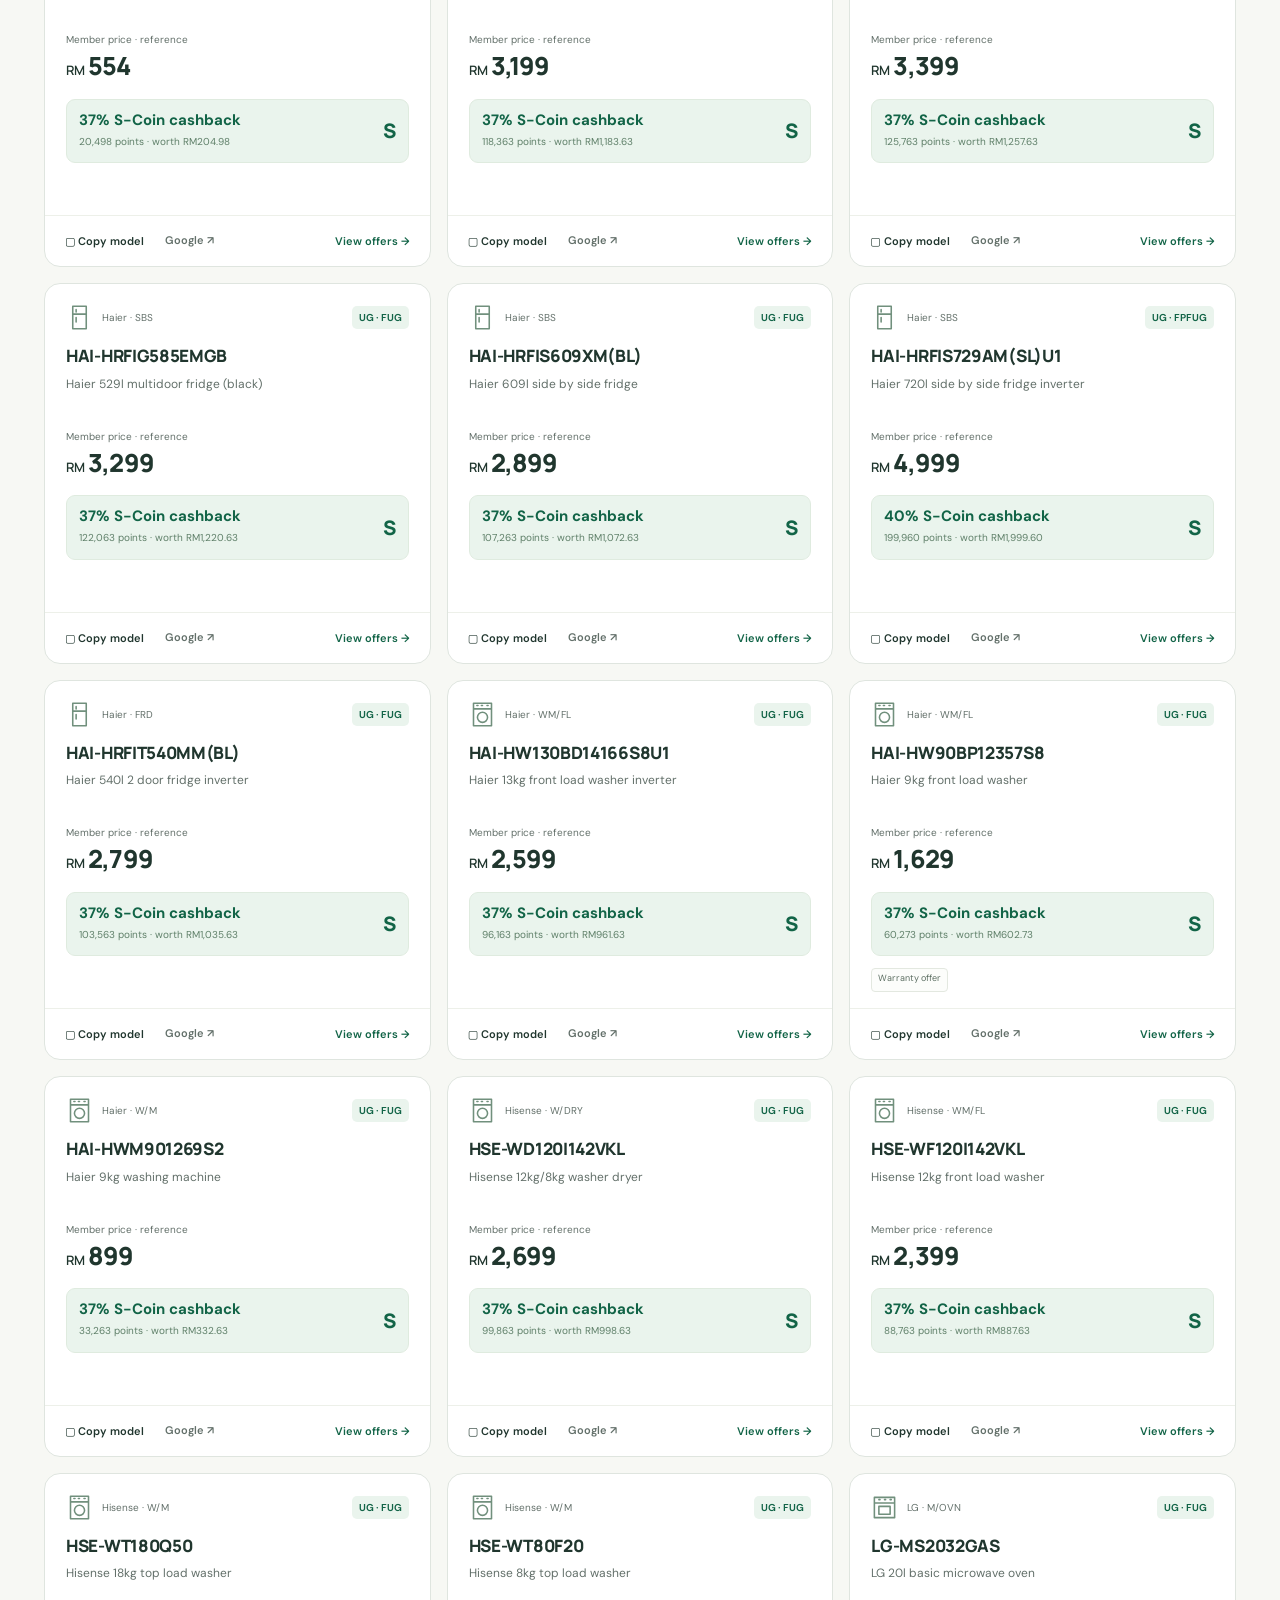
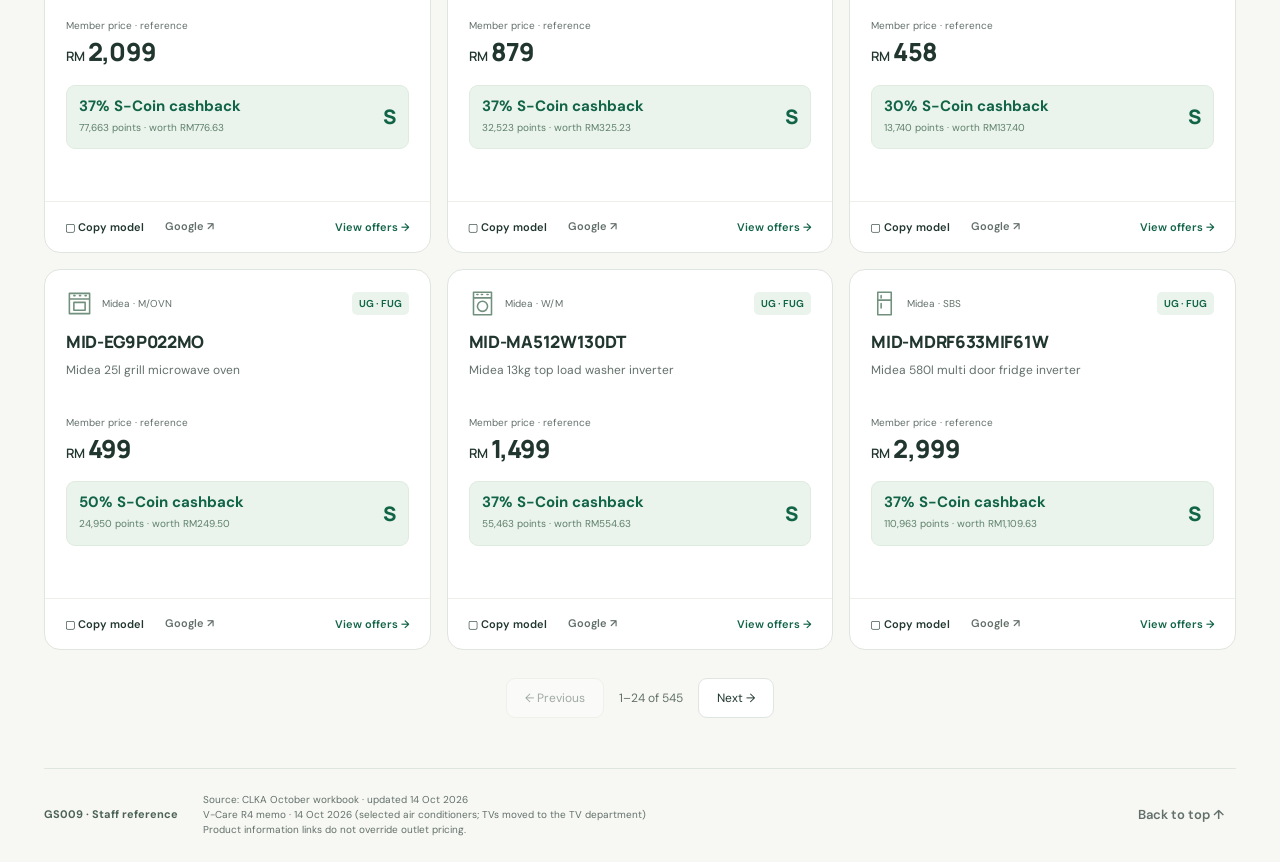
==== commit b53608f5: "Add separate TV department with researched models and October promotions" ====
--- a/clka.html
+++ b/clka.html
@@ -1,7 +1,7 @@
 <!doctype html>
-<html lang="en"><head><meta charset="UTF-8"><meta name="viewport" content="width=device-width,initial-scale=1"><meta name="theme-color" content="#126447"><meta name="description" content="Find CLKA promotions, S-Coin rewards, clearance offers and bundle codes. Grand Senheng Temerloh staff reference, October 2026."><meta name="robots" content="noindex,nofollow"><title>CLKA Promo Finder · GS009</title><link rel="stylesheet" href="clka-style.css"><link rel="stylesheet" href="portal.css"><link rel="icon" href="data:image/svg+xml,%3Csvg xmlns='http://www.w3.org/2000/svg' viewBox='0 0 64 64'%3E%3Crect width='64' height='64' rx='16' fill='%23126447'/%3E%3Ctext x='32' y='43' font-family='Arial' font-size='38' font-weight='bold' text-anchor='middle' fill='white'%3EP%3C/text%3E%3C/svg%3E"><script defer src="clka-app.js?v=20261014"></script></head>
+<html lang="en"><head><meta charset="UTF-8"><meta name="viewport" content="width=device-width,initial-scale=1"><meta name="theme-color" content="#126447"><meta name="description" content="Find CLKA promotions, S-Coin rewards, clearance offers and bundle codes. Grand Senheng Temerloh staff reference, October 2026."><meta name="robots" content="noindex,nofollow"><title>CLKA Promo Finder · GS009</title><link rel="stylesheet" href="clka-style.css"><link rel="stylesheet" href="portal.css"><link rel="icon" href="data:image/svg+xml,%3Csvg xmlns='http://www.w3.org/2000/svg' viewBox='0 0 64 64'%3E%3Crect width='64' height='64' rx='16' fill='%23126447'/%3E%3Ctext x='32' y='43' font-family='Arial' font-size='38' font-weight='bold' text-anchor='middle' fill='white'%3EP%3C/text%3E%3C/svg%3E"><script defer src="clka-app.js?v=20261014-tv"></script></head>
 <body><a href="#results" class="skip">Skip to results</a>
-<nav class="department-switch" aria-label="Departments"><a class="department-home" href="index.html">← Departments</a><div><a href="la.html">LA</a><a href="clka.html" aria-current="page">CLKA</a></div></nav><header class="topbar"><div class="brandmark" aria-hidden="true">P<span>↗</span></div><div><strong>Promo Finder<span class="division"> / CLKA</span></strong><p>GRAND SENHENG TEMERLOH <span>· GS009</span></p></div><div class="edition"><span class="dot"></span> October 2026 <small>Updated 14 Oct</small></div></header>
+<nav class="department-switch" aria-label="Departments"><a class="department-home" href="index.html">← Departments</a><div><a href="la.html">LA</a><a href="clka.html" aria-current="page">CLKA</a><a href="tv.html">TV</a></div></nav><header class="topbar"><div class="brandmark" aria-hidden="true">P<span>↗</span></div><div><strong>Promo Finder<span class="division"> / CLKA</span></strong><p>GRAND SENHENG TEMERLOH <span>· GS009</span></p></div><div class="edition"><span class="dot"></span> October 2026 <small>Updated 14 Oct</small></div></header>
 <main><section class="intro"><div><div class="eyebrow">THE STAFF QUICK REFERENCE</div><h1>Find the offer.<br class="mobile-only"> Get the details.</h1><p>Member prices, S-Coin and extra rewards. All in one place.</p></div><button class="quiet" id="guideShortcut">How S-Coin works <span aria-hidden="true">↗</span></button></section>
 <nav class="tabs" aria-label="Main sections"><button data-tab="products" class="selected" aria-current="page">Products <span id="total">—</span></button><button data-tab="bundles">Bundles <span id="bundleTotal">—</span></button><button data-tab="campaigns">Campaigns</button><button data-tab="guide">Staff guide</button></nav>
 <section id="finder" class="finder"><div class="searchrow"><label class="searchbox"><svg viewBox="0 0 24 24" aria-hidden="true"><circle cx="10.5" cy="10.5" r="6.5"/><path d="m16 16 5 5"/></svg><span class="sr-only">Search models, brands, product names or promo codes</span><input id="search" type="search" placeholder="Search model, brand or product…" autocomplete="off"><kbd>/</kbd></label><button id="reset" class="quiet">Reset</button></div>
@@ -10,6 +10,6 @@
 <div class="notice" id="notice"><span aria-hidden="true">ⓘ</span><span><strong>Check the system before quoting.</strong> Prices and rewards may change. This is an October reference, not live stock or pricing.</span></div>
 <div class="resultsbar"><h2 id="resultTitle">Loading promotions…</h2><span id="resultHint">Cooling & laundry · Kitchen appliances</span></div>
 <section id="results" tabindex="-1" aria-label="Promotion results"><div class="loading">Getting the promo list ready…</div></section><div id="pagination"></div>
-<footer><strong>GS009 · Staff reference</strong><span>Source: CLKA October workbook · updated 14 Oct 2026<br>V-Care R4 memo · 14 Oct 2026 (selected air conditioners & TVs)<br>Product information links do not override outlet pricing.</span><button class="quiet" id="top">Back to top ↑</button></footer>
+<footer><strong>GS009 · Staff reference</strong><span>Source: CLKA October workbook · updated 14 Oct 2026<br>V-Care R4 memo · 14 Oct 2026 (selected air conditioners; TVs moved to the TV department)<br>Product information links do not override outlet pricing.</span><button class="quiet" id="top">Back to top ↑</button></footer>
 </main><dialog id="detail" aria-labelledby="detailTitle"><div class="dialogbar"><span>PRODUCT DETAILS</span><button class="close" aria-label="Close details">✕</button></div><div id="detailBody"></div></dialog><div id="toast" role="status" aria-live="polite"></div><noscript><p class="notice">Please enable JavaScript to search and view promotions.</p></noscript></body></html>
 
--- a/portal.css
+++ b/portal.css
@@ -5,3 +5,5 @@
 @media(max-width:700px){.hub-header{padding:18px 20px}.hub-reference{display:none}.hub-main{padding:0 20px}.hub-intro{padding:34px 0 25px}.hub-intro p{font-size:13px;max-width:330px}.department-grid{gap:15px}.department-card{padding:21px}.department-card h2{font-size:21px}.department-tags{gap:4px}.future-grid{gap:9px}.future-card{padding:13px 10px;grid-template-columns:1fr}.future-card svg{margin-bottom:8px;grid-row:auto}.future-card>span{font-size:11px}.hub-footer{flex-direction:column;gap:4px}.department-switch{padding:8px 14px}}
 @media(max-width:520px){.department-grid{grid-template-columns:1fr}.department-card{padding:23px;border-radius:17px}.department-card-top{margin-bottom:15px}.department-icon{width:61px;height:61px;border-radius:15px}.department-icon svg{width:47px;height:47px}.department-card h2{min-height:0;font-size:23px}.department-card p{margin-bottom:16px;font-size:13px}.department-tags{margin-bottom:18px;gap:6px}.department-open{padding-top:13px}.hub-note{margin-bottom:28px}.hub-brand strong{font-size:17px}.hub-brand small{font-size:8px;letter-spacing:.65px}.hub-eyebrow{font-size:9px;letter-spacing:1.2px}.wide-only{display:none}.hub-header{padding:16px 20px}.future-heading h2{font-size:14px}.hub-main{padding:0 17px}.hub-intro h1{letter-spacing:-1.1px}.department-switch{font-size:12px}.department-switch a{padding:7px 10px}}
 @media(prefers-reduced-motion:reduce){.department-card{transition:none}.department-card:hover{transform:none}}
+
+@media(min-width:901px){.department-grid{grid-template-columns:repeat(3,minmax(0,1fr))}.hub-main{max-width:1200px}.department-card{padding:25px}}.tv-card .department-icon{background:#edf0fb;color:#465f96}.future-grid{grid-template-columns:repeat(2,1fr)}
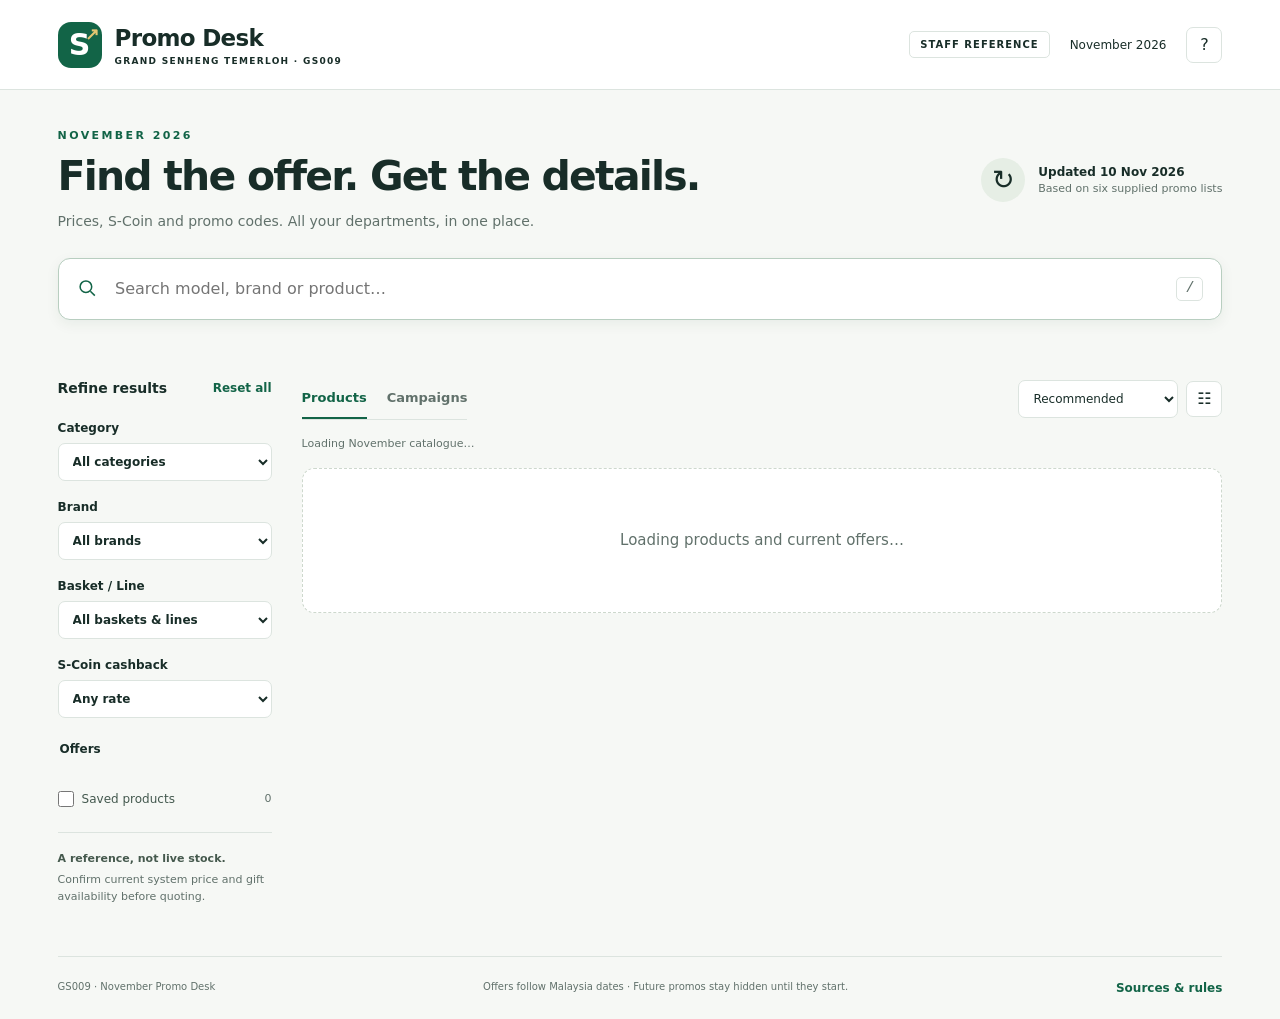
==== commit 3a6ef271: "Publish November staff catalogue with unified search and dated promotion rules" ====
--- a/clka.html
+++ b/clka.html
@@ -1,15 +1 @@
-<!doctype html>
-<html lang="en"><head><meta charset="UTF-8"><meta name="viewport" content="width=device-width,initial-scale=1"><meta name="theme-color" content="#126447"><meta name="description" content="Find CLKA promotions, S-Coin rewards, clearance offers and bundle codes. Grand Senheng Temerloh staff reference, October 2026."><meta name="robots" content="noindex,nofollow"><title>CLKA Promo Finder · GS009</title><link rel="stylesheet" href="clka-style.css"><link rel="stylesheet" href="portal.css"><link rel="icon" href="data:image/svg+xml,%3Csvg xmlns='http://www.w3.org/2000/svg' viewBox='0 0 64 64'%3E%3Crect width='64' height='64' rx='16' fill='%23126447'/%3E%3Ctext x='32' y='43' font-family='Arial' font-size='38' font-weight='bold' text-anchor='middle' fill='white'%3EP%3C/text%3E%3C/svg%3E"><script defer src="clka-app.js?v=20261014-tv"></script></head>
-<body><a href="#results" class="skip">Skip to results</a>
-<nav class="department-switch" aria-label="Departments"><a class="department-home" href="index.html">← Departments</a><div><a href="la.html">LA</a><a href="clka.html" aria-current="page">CLKA</a><a href="tv.html">TV</a></div></nav><header class="topbar"><div class="brandmark" aria-hidden="true">P<span>↗</span></div><div><strong>Promo Finder<span class="division"> / CLKA</span></strong><p>GRAND SENHENG TEMERLOH <span>· GS009</span></p></div><div class="edition"><span class="dot"></span> October 2026 <small>Updated 14 Oct</small></div></header>
-<main><section class="intro"><div><div class="eyebrow">THE STAFF QUICK REFERENCE</div><h1>Find the offer.<br class="mobile-only"> Get the details.</h1><p>Member prices, S-Coin and extra rewards. All in one place.</p></div><button class="quiet" id="guideShortcut">How S-Coin works <span aria-hidden="true">↗</span></button></section>
-<nav class="tabs" aria-label="Main sections"><button data-tab="products" class="selected" aria-current="page">Products <span id="total">—</span></button><button data-tab="bundles">Bundles <span id="bundleTotal">—</span></button><button data-tab="campaigns">Campaigns</button><button data-tab="guide">Staff guide</button></nav>
-<section id="finder" class="finder"><div class="searchrow"><label class="searchbox"><svg viewBox="0 0 24 24" aria-hidden="true"><circle cx="10.5" cy="10.5" r="6.5"/><path d="m16 16 5 5"/></svg><span class="sr-only">Search models, brands, product names or promo codes</span><input id="search" type="search" placeholder="Search model, brand or product…" autocomplete="off"><kbd>/</kbd></label><button id="reset" class="quiet">Reset</button></div>
-<div class="filters"><label>Brand<select id="brand"><option value="">All brands</option></select></label><label>Category<select id="category"><option value="">All categories</option></select></label><label>Sort by<select id="sort"><option value="recommended">Recommended</option><option value="priceLow">Price: low to high</option><option value="priceHigh">Price: high to low</option><option value="cashback">S-Coin: highest %</option><option value="brand">Brand A–Z</option></select></label></div>
-<div class="chips" aria-label="Filter by offer"><button data-filter="all" class="active" aria-pressed="true">All offers</button><button data-filter="ug" aria-pressed="false">Untung Gila</button><button data-filter="clearance" aria-pressed="false">X-stock</button><button data-filter="instant" aria-pressed="false">Instant Save</button><button data-filter="redemption" aria-pressed="false">S-Coin redemption</button><button data-filter="gift" aria-pressed="false">Free gifts & TNG</button><button data-filter="installation" aria-pressed="false">Installation</button><button data-filter="vcare" aria-pressed="false">Free V-Care · P1</button><button data-filter="tradein" aria-pressed="false">ESG trade-in</button></div></section>
-<div class="notice" id="notice"><span aria-hidden="true">ⓘ</span><span><strong>Check the system before quoting.</strong> Prices and rewards may change. This is an October reference, not live stock or pricing.</span></div>
-<div class="resultsbar"><h2 id="resultTitle">Loading promotions…</h2><span id="resultHint">Cooling & laundry · Kitchen appliances</span></div>
-<section id="results" tabindex="-1" aria-label="Promotion results"><div class="loading">Getting the promo list ready…</div></section><div id="pagination"></div>
-<footer><strong>GS009 · Staff reference</strong><span>Source: CLKA October workbook · updated 14 Oct 2026<br>V-Care R4 memo · 14 Oct 2026 (selected air conditioners; TVs moved to the TV department)<br>Product information links do not override outlet pricing.</span><button class="quiet" id="top">Back to top ↑</button></footer>
-</main><dialog id="detail" aria-labelledby="detailTitle"><div class="dialogbar"><span>PRODUCT DETAILS</span><button class="close" aria-label="Close details">✕</button></div><div id="detailBody"></div></dialog><div id="toast" role="status" aria-live="polite"></div><noscript><p class="notice">Please enable JavaScript to search and view promotions.</p></noscript></body></html>
-
+<!doctype html><html lang="en"><head><meta charset="utf-8"><meta name="viewport" content="width=device-width,initial-scale=1"><meta http-equiv="refresh" content="0;url=index.html?department=CLKA"><title>CLKA · November Promo Desk</title></head><body><p><a href="index.html?department=CLKA">Open the current CLKA catalogue</a></p></body></html>
